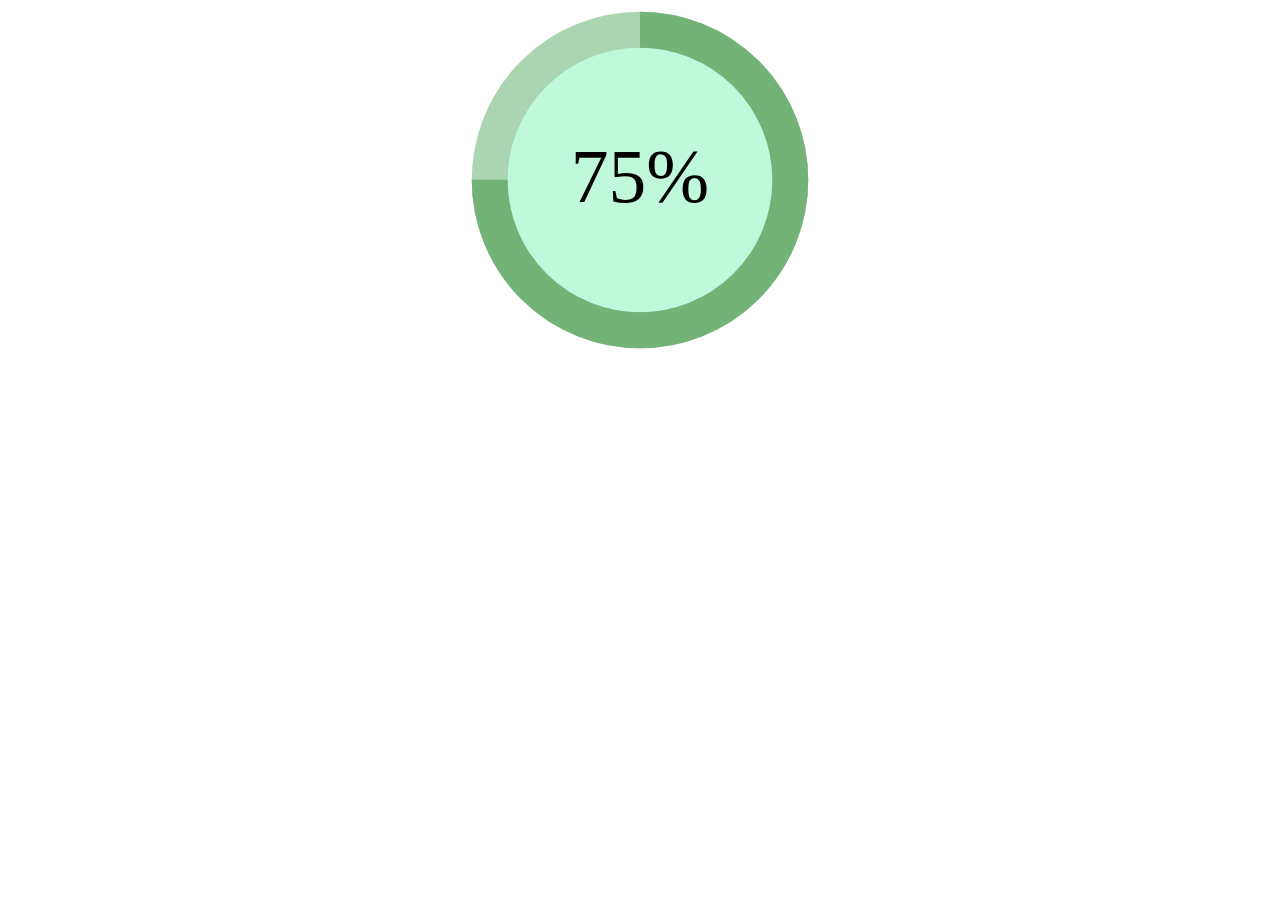
==== index.html @ 631c175f "circular diagram" ====
<!DOCTYPE html>
<html lang="en">

<head>
    <meta charset="UTF-8">
    <meta http-equiv="X-UA-Compatible" content="IE=edge">
    <meta name="viewport" content="width=device-width, initial-scale=1.0">
    <link rel="stylesheet" href="css/style.css">
    <title>Module2</title>
</head>

<body>
    <div class="single-chart">
        <svg viewBox="0 0 36 36" class="circular-chart green">
            <path class="circle-bg" d="M18 2.0845
            a 15.9155 15.9155 0 0 1 0 31.831
            a 15.9155 15.9155 0 0 1 0 -31.831" />
            <path class="circle" stroke-dasharray="75, 100" d="M18 2.0845
            a 15.9155 15.9155 0 0 1 0 31.831
            a 15.9155 15.9155 0 0 1 0 -31.831" />
            <text x="18" y="20.35" class="percentage">75%</text>
        </svg>
    </div>
</body>

</html>
---- css/style.css ----
.circular-chart {
    display: block;
    margin: 10px auto;
    max-width: 80%;
    max-height: 340px;
}

.circle-bg {
    fill: rgb(191, 248, 219);
    stroke: rgb(171, 212, 177);
    stroke-width: 3.8;
}

.circle {
    fill: none;
    stroke-width: 3.8;
}

.circular-chart.green .circle {
    stroke: #73b378;
}

.percentage {
    font-size: 0.5em;
    text-anchor: middle;
}
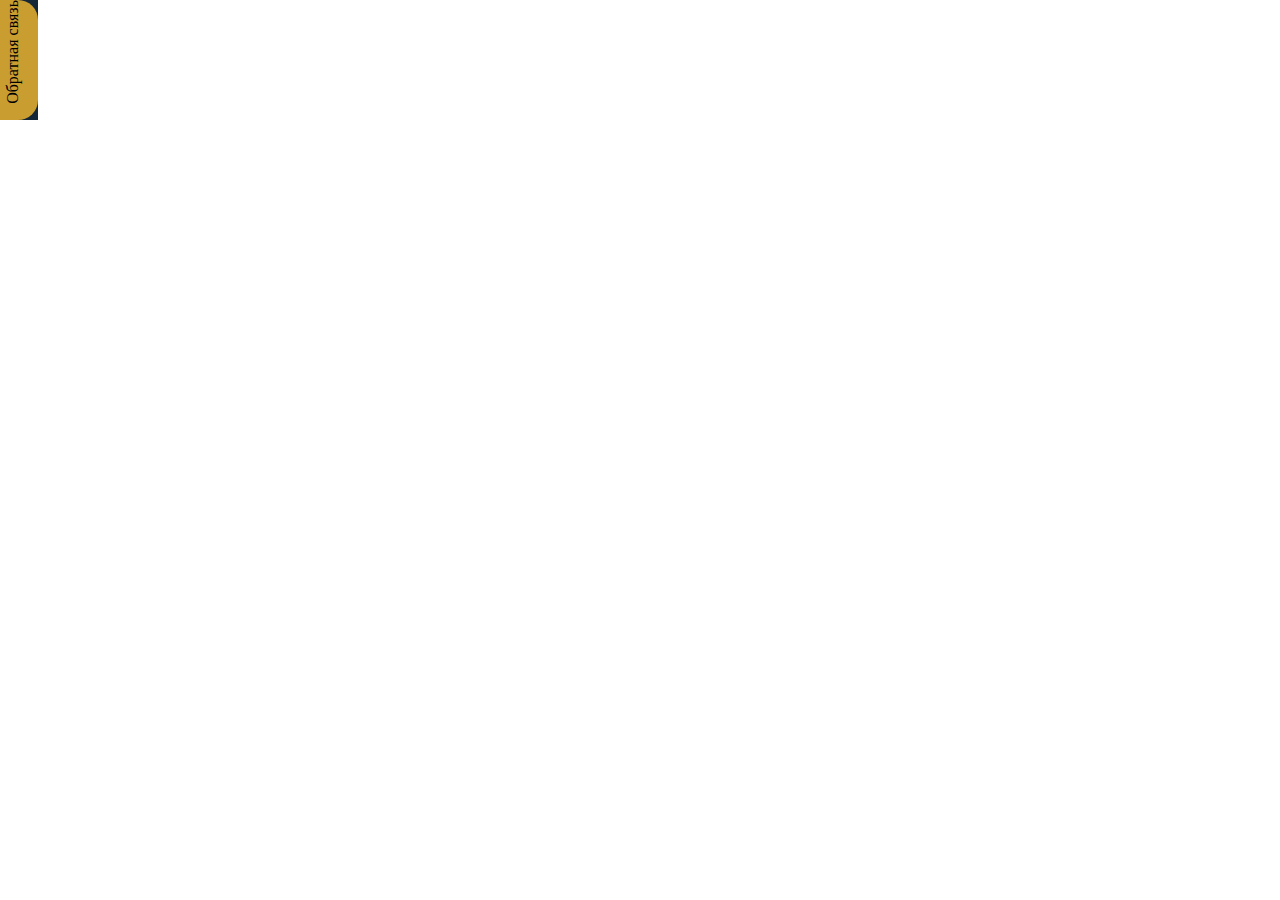
==== commit d1202487: "task7" ====
--- a/index.html
+++ b/index.html
@@ -10,16 +10,16 @@
 </head>
 
 <body>
-    <div class="single-chart">
-        <svg viewBox="0 0 36 36" class="circular-chart green">
-            <path class="circle-bg" d="M18 2.0845
-            a 15.9155 15.9155 0 0 1 0 31.831
-            a 15.9155 15.9155 0 0 1 0 -31.831" />
-            <path class="circle" stroke-dasharray="75, 100" d="M18 2.0845
-            a 15.9155 15.9155 0 0 1 0 31.831
-            a 15.9155 15.9155 0 0 1 0 -31.831" />
-            <text x="18" y="20.35" class="percentage">75%</text>
-        </svg>
+    <div class="floating-message">
+        <div class="message-content">
+            <img class="image" src="images/user.jpg" alt="contact">
+            <p>Если у вас возникли вопросы по этому коду, звоните мне на телефон 555-3298. Звонок платный.</p>
+        </div>
+        <div class="callback">
+            <p>
+                Обратная связь
+            </p>
+        </div>
     </div>
 </body>
 
--- a/css/style.css
+++ b/css/style.css
@@ -1,26 +1,54 @@
-.circular-chart {
-    display: block;
-    margin: 10px auto;
-    max-width: 80%;
-    max-height: 340px;
+body {
+    margin: 0;
 }
 
-.circle-bg {
-    fill: rgb(191, 248, 219);
-    stroke: rgb(171, 212, 177);
-    stroke-width: 3.8;
+.floating-message {
+    position: absolute;
+    overflow: hidden;
+    left: -42%;
+    width: 45%;
+    background-color: rgb(20, 39, 56);
+    display: flex;
+    justify-content: center;
+
 }
 
-.circle {
-    fill: none;
-    stroke-width: 3.8;
+.floating-message:hover {
+    animation: fromLeftToRight;
+    animation-duration: 1s;
+    animation-timing-function: ease-in;
+    animation-direction: normal;
+    animation-fill-mode: forwards;
 }
 
-.circular-chart.green .circle {
-    stroke: #73b378;
+.message-content {
+    color: white;
+    word-wrap: break-word;
+    display: flex;
 }
 
-.percentage {
-    font-size: 0.5em;
-    text-anchor: middle;
+.image {
+    padding: 10px;
+    width: 100px;
+    height: 100px;
+}
+
+.callback {
+    background-color: rgb(201, 157, 48);
+    border-radius: 0px 20px 20px 0px;
+
+}
+
+.callback>p {
+    writing-mode: sideways-lr;
+}
+
+@keyframes fromLeftToRight {
+    0% {
+        left: -42%;
+    }
+
+    100% {
+        left: 1%;
+    }
 }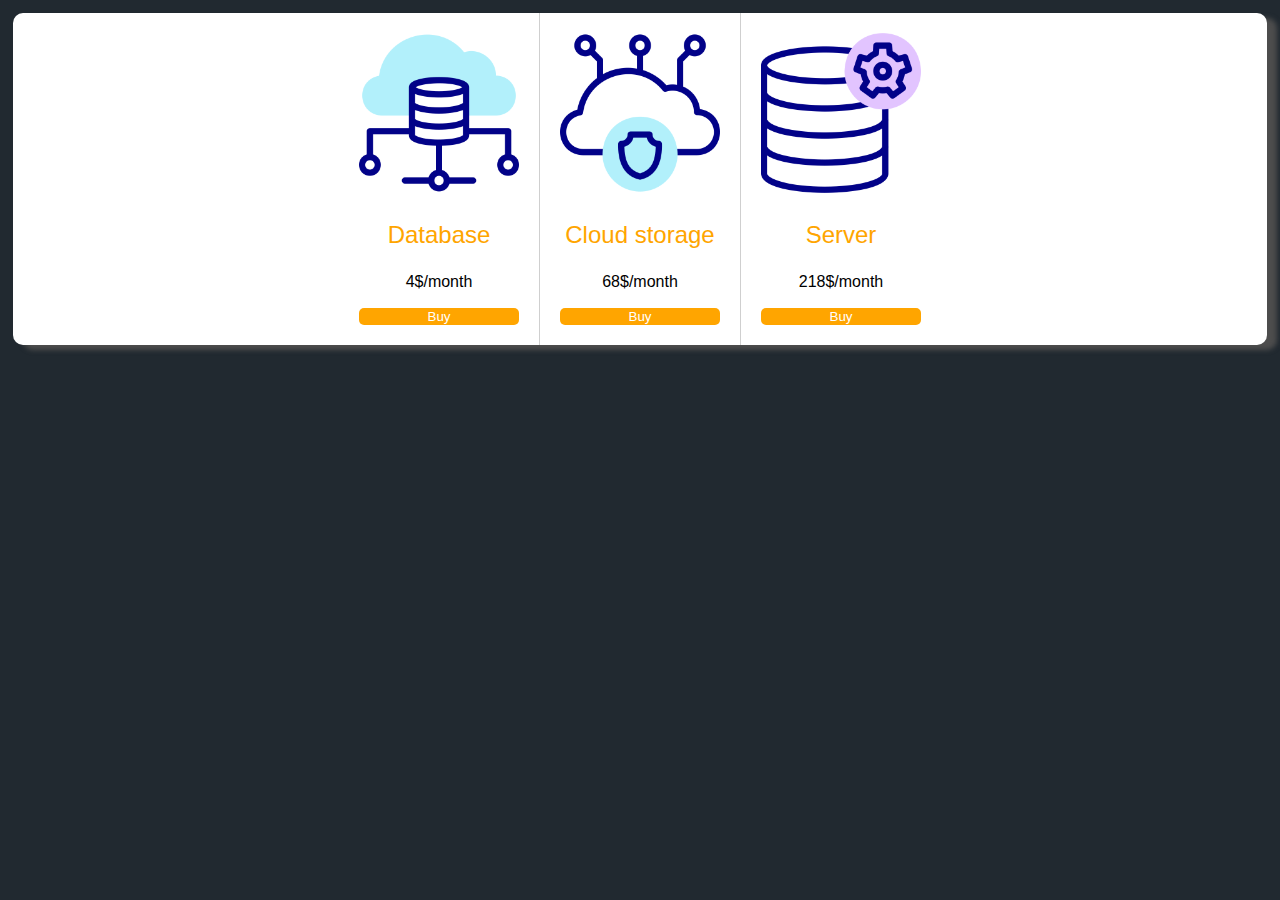
==== commit 7c6199d3: "task8" ====
--- a/index.html
+++ b/index.html
@@ -10,15 +10,26 @@
 </head>
 
 <body>
-    <div class="floating-message">
-        <div class="message-content">
-            <img class="image" src="images/user.jpg" alt="contact">
-            <p>Если у вас возникли вопросы по этому коду, звоните мне на телефон 555-3298. Звонок платный.</p>
+    <div class="container">
+        <div class="item">
+            <img class="image" src="images/cloud-database.png" alt="db">
+            <p class="title">Database</p>
+            <p class="price">4$/month</p>
+            <button class="buy">Buy</button>
         </div>
-        <div class="callback">
-            <p>
-                Обратная связь
-            </p>
+        <div class="separator"></div>
+        <div class="item">
+            <img class="image" src="images/cloud-storage.png" alt="cloud">
+            <p class="title">Cloud storage</p>
+            <p class="price">68$/month</p>
+            <button class="buy">Buy</button>
+        </div>
+        <div class="separator"></div>
+        <div class="item">
+            <img class="image" src="images/server.png" alt="server">
+            <p class="title">Server</p>
+            <p class="price">218$/month</p>
+            <button class="buy">Buy</button>
         </div>
     </div>
 </body>
--- a/css/style.css
+++ b/css/style.css
@@ -1,54 +1,49 @@
 body {
     margin: 0;
+    background-color: rgb(33, 41, 48);
 }
 
-.floating-message {
-    position: absolute;
-    overflow: hidden;
-    left: -42%;
-    width: 45%;
-    background-color: rgb(20, 39, 56);
+.container {
+    margin: 1%;
+    background-color: white;
     display: flex;
+    flex-wrap: wrap;
     justify-content: center;
-
+    box-shadow: 10px 5px 5px rgb(77, 77, 77);
+    border-radius: 10px;
 }
 
-.floating-message:hover {
-    animation: fromLeftToRight;
-    animation-duration: 1s;
-    animation-timing-function: ease-in;
-    animation-direction: normal;
-    animation-fill-mode: forwards;
+.item {
+    display: inline-block;
+    padding: 20px;
+    align-items: center;
 }
 
-.message-content {
-    color: white;
-    word-wrap: break-word;
-    display: flex;
+.title {
+    text-align: center;
+    font-size: 1.5em;
+    color: orange;
+    font-family: Arial, Helvetica, sans-serif;
+}
+
+.price {
+    text-align: center;
+    font-family: Arial, Helvetica, sans-serif;
 }
 
 .image {
-    padding: 10px;
-    width: 100px;
-    height: 100px;
+    height: 160px;
 }
 
-.callback {
-    background-color: rgb(201, 157, 48);
-    border-radius: 0px 20px 20px 0px;
-
+.buy {
+    width: 100%;
+    border: none;
+    color: white;
+    border-radius: 5px;
+    background-color: orange;
 }
 
-.callback>p {
-    writing-mode: sideways-lr;
-}
-
-@keyframes fromLeftToRight {
-    0% {
-        left: -42%;
-    }
-
-    100% {
-        left: 1%;
-    }
+.separator {
+    border-left: 1px solid rgb(207, 207, 207);
+    height: auto;
 }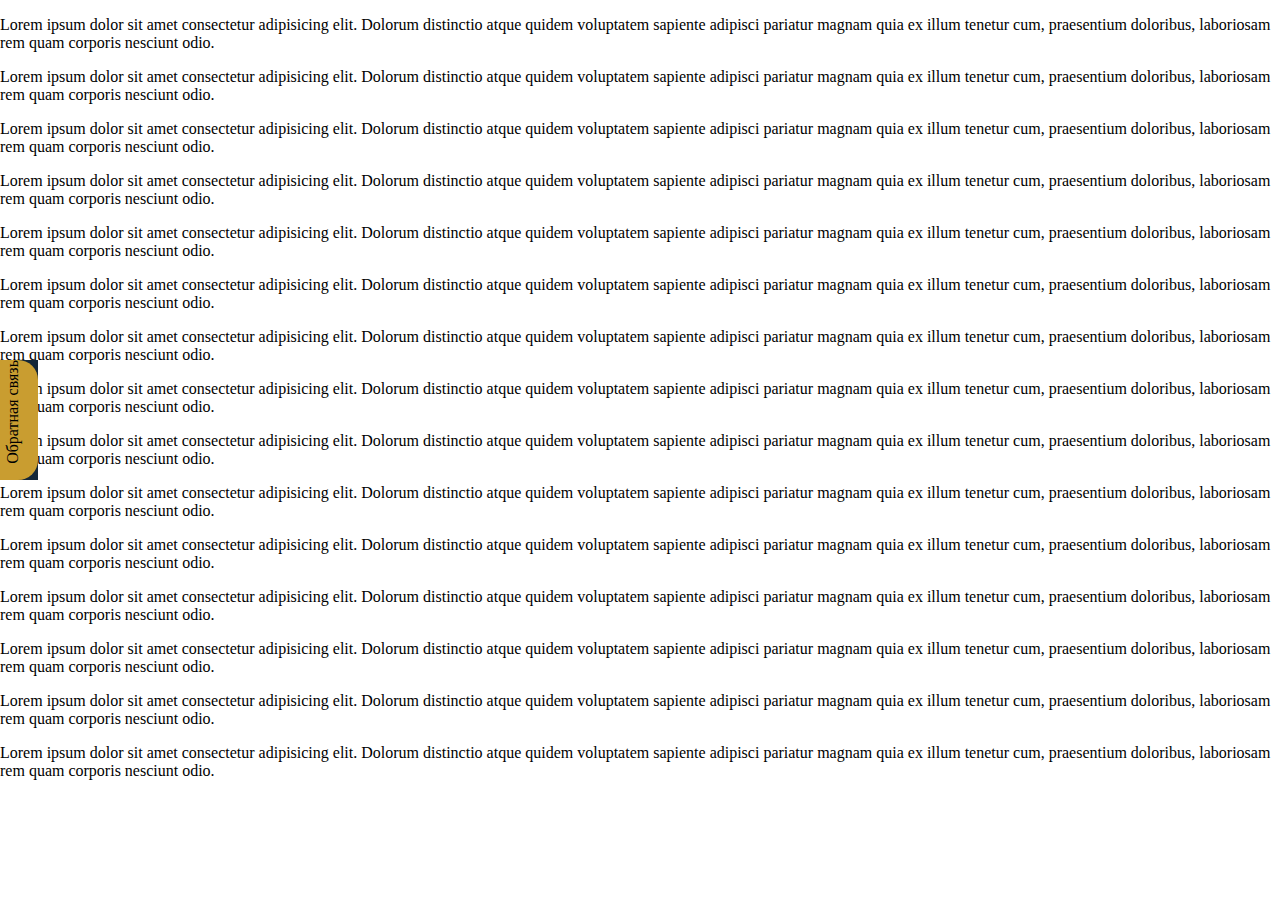
==== commit 2588233a: "fixed" ====
--- a/index.html
+++ b/index.html
@@ -10,28 +10,64 @@
 </head>
 
 <body>
-    <div class="container">
-        <div class="item">
-            <img class="image" src="images/cloud-database.png" alt="db">
-            <p class="title">Database</p>
-            <p class="price">4$/month</p>
-            <button class="buy">Buy</button>
+    <div class="floating-message">
+        <div class="message-content">
+            <img class="image" src="images/user.jpg" alt="contact">
+            <p>Если у вас возникли вопросы по этому коду, звоните мне на телефон 555-3298. Звонок платный.</p>
         </div>
-        <div class="separator"></div>
-        <div class="item">
-            <img class="image" src="images/cloud-storage.png" alt="cloud">
-            <p class="title">Cloud storage</p>
-            <p class="price">68$/month</p>
-            <button class="buy">Buy</button>
-        </div>
-        <div class="separator"></div>
-        <div class="item">
-            <img class="image" src="images/server.png" alt="server">
-            <p class="title">Server</p>
-            <p class="price">218$/month</p>
-            <button class="buy">Buy</button>
+        <div class="callback">
+            <p>
+                Обратная связь
+            </p>
         </div>
     </div>
+
+    <p>Lorem ipsum dolor sit amet consectetur adipisicing elit. Dolorum distinctio atque quidem voluptatem sapiente
+        adipisci pariatur magnam quia ex illum tenetur cum, praesentium doloribus, laboriosam rem quam corporis nesciunt
+        odio.</p>
+    <p>Lorem ipsum dolor sit amet consectetur adipisicing elit. Dolorum distinctio atque quidem voluptatem sapiente
+        adipisci pariatur magnam quia ex illum tenetur cum, praesentium doloribus, laboriosam rem quam corporis nesciunt
+        odio.</p>
+    <p>Lorem ipsum dolor sit amet consectetur adipisicing elit. Dolorum distinctio atque quidem voluptatem sapiente
+        adipisci pariatur magnam quia ex illum tenetur cum, praesentium doloribus, laboriosam rem quam corporis nesciunt
+        odio.</p>
+    <p>Lorem ipsum dolor sit amet consectetur adipisicing elit. Dolorum distinctio atque quidem voluptatem sapiente
+        adipisci pariatur magnam quia ex illum tenetur cum, praesentium doloribus, laboriosam rem quam corporis nesciunt
+        odio.</p>
+    <p>Lorem ipsum dolor sit amet consectetur adipisicing elit. Dolorum distinctio atque quidem voluptatem sapiente
+        adipisci pariatur magnam quia ex illum tenetur cum, praesentium doloribus, laboriosam rem quam corporis nesciunt
+        odio.</p>
+    <p>Lorem ipsum dolor sit amet consectetur adipisicing elit. Dolorum distinctio atque quidem voluptatem sapiente
+        adipisci pariatur magnam quia ex illum tenetur cum, praesentium doloribus, laboriosam rem quam corporis nesciunt
+        odio.</p>
+    <p>Lorem ipsum dolor sit amet consectetur adipisicing elit. Dolorum distinctio atque quidem voluptatem sapiente
+        adipisci pariatur magnam quia ex illum tenetur cum, praesentium doloribus, laboriosam rem quam corporis nesciunt
+        odio.</p>
+    <p>Lorem ipsum dolor sit amet consectetur adipisicing elit. Dolorum distinctio atque quidem voluptatem sapiente
+        adipisci pariatur magnam quia ex illum tenetur cum, praesentium doloribus, laboriosam rem quam corporis nesciunt
+        odio.</p>
+    <p>Lorem ipsum dolor sit amet consectetur adipisicing elit. Dolorum distinctio atque quidem voluptatem sapiente
+        adipisci pariatur magnam quia ex illum tenetur cum, praesentium doloribus, laboriosam rem quam corporis nesciunt
+        odio.</p>
+    <p>Lorem ipsum dolor sit amet consectetur adipisicing elit. Dolorum distinctio atque quidem voluptatem sapiente
+        adipisci pariatur magnam quia ex illum tenetur cum, praesentium doloribus, laboriosam rem quam corporis nesciunt
+        odio.</p>
+    <p>Lorem ipsum dolor sit amet consectetur adipisicing elit. Dolorum distinctio atque quidem voluptatem sapiente
+        adipisci pariatur magnam quia ex illum tenetur cum, praesentium doloribus, laboriosam rem quam corporis nesciunt
+        odio.</p>
+    <p>Lorem ipsum dolor sit amet consectetur adipisicing elit. Dolorum distinctio atque quidem voluptatem sapiente
+        adipisci pariatur magnam quia ex illum tenetur cum, praesentium doloribus, laboriosam rem quam corporis nesciunt
+        odio.</p>
+    <p>Lorem ipsum dolor sit amet consectetur adipisicing elit. Dolorum distinctio atque quidem voluptatem sapiente
+        adipisci pariatur magnam quia ex illum tenetur cum, praesentium doloribus, laboriosam rem quam corporis nesciunt
+        odio.</p>
+    <p>Lorem ipsum dolor sit amet consectetur adipisicing elit. Dolorum distinctio atque quidem voluptatem sapiente
+        adipisci pariatur magnam quia ex illum tenetur cum, praesentium doloribus, laboriosam rem quam corporis nesciunt
+        odio.</p>
+    <p>Lorem ipsum dolor sit amet consectetur adipisicing elit. Dolorum distinctio atque quidem voluptatem sapiente
+        adipisci pariatur magnam quia ex illum tenetur cum, praesentium doloribus, laboriosam rem quam corporis nesciunt
+        odio.</p>
+
 </body>
 
 </html>--- a/css/style.css
+++ b/css/style.css
@@ -1,49 +1,51 @@
 body {
     margin: 0;
-    background-color: rgb(33, 41, 48);
 }
 
-.container {
-    margin: 1%;
-    background-color: white;
+.floating-message {
+    transition: all 0.8s ease 0s;
+    position: absolute;
+    top: 40%;
+    left: -42%;
+    width: 45%;
+    background-color: rgb(20, 39, 56);
     display: flex;
-    flex-wrap: wrap;
     justify-content: center;
-    box-shadow: 10px 5px 5px rgb(77, 77, 77);
-    border-radius: 10px;
+
 }
 
-.item {
-    display: inline-block;
-    padding: 20px;
-    align-items: center;
+.floating-message:hover {
+    transform: translateX(100%);
 }
 
-.title {
-    text-align: center;
-    font-size: 1.5em;
-    color: orange;
-    font-family: Arial, Helvetica, sans-serif;
-}
-
-.price {
-    text-align: center;
-    font-family: Arial, Helvetica, sans-serif;
+.message-content {
+    color: white;
+    word-wrap: break-word;
+    display: flex;
 }
 
 .image {
-    height: 160px;
+    padding: 10px;
+    width: 100px;
+    height: 100px;
 }
 
-.buy {
-    width: 100%;
-    border: none;
-    color: white;
-    border-radius: 5px;
-    background-color: orange;
+.callback {
+    background-color: rgb(201, 157, 48);
+    border-radius: 0px 20px 20px 0px;
+
 }
 
-.separator {
-    border-left: 1px solid rgb(207, 207, 207);
-    height: auto;
+.callback>p {
+    writing-mode: sideways-lr;
+}
+
+@keyframes fromLeftToRight {
+    0% {
+        left: -42%;
+    }
+
+    100% {
+        left: 1%;
+    }
 }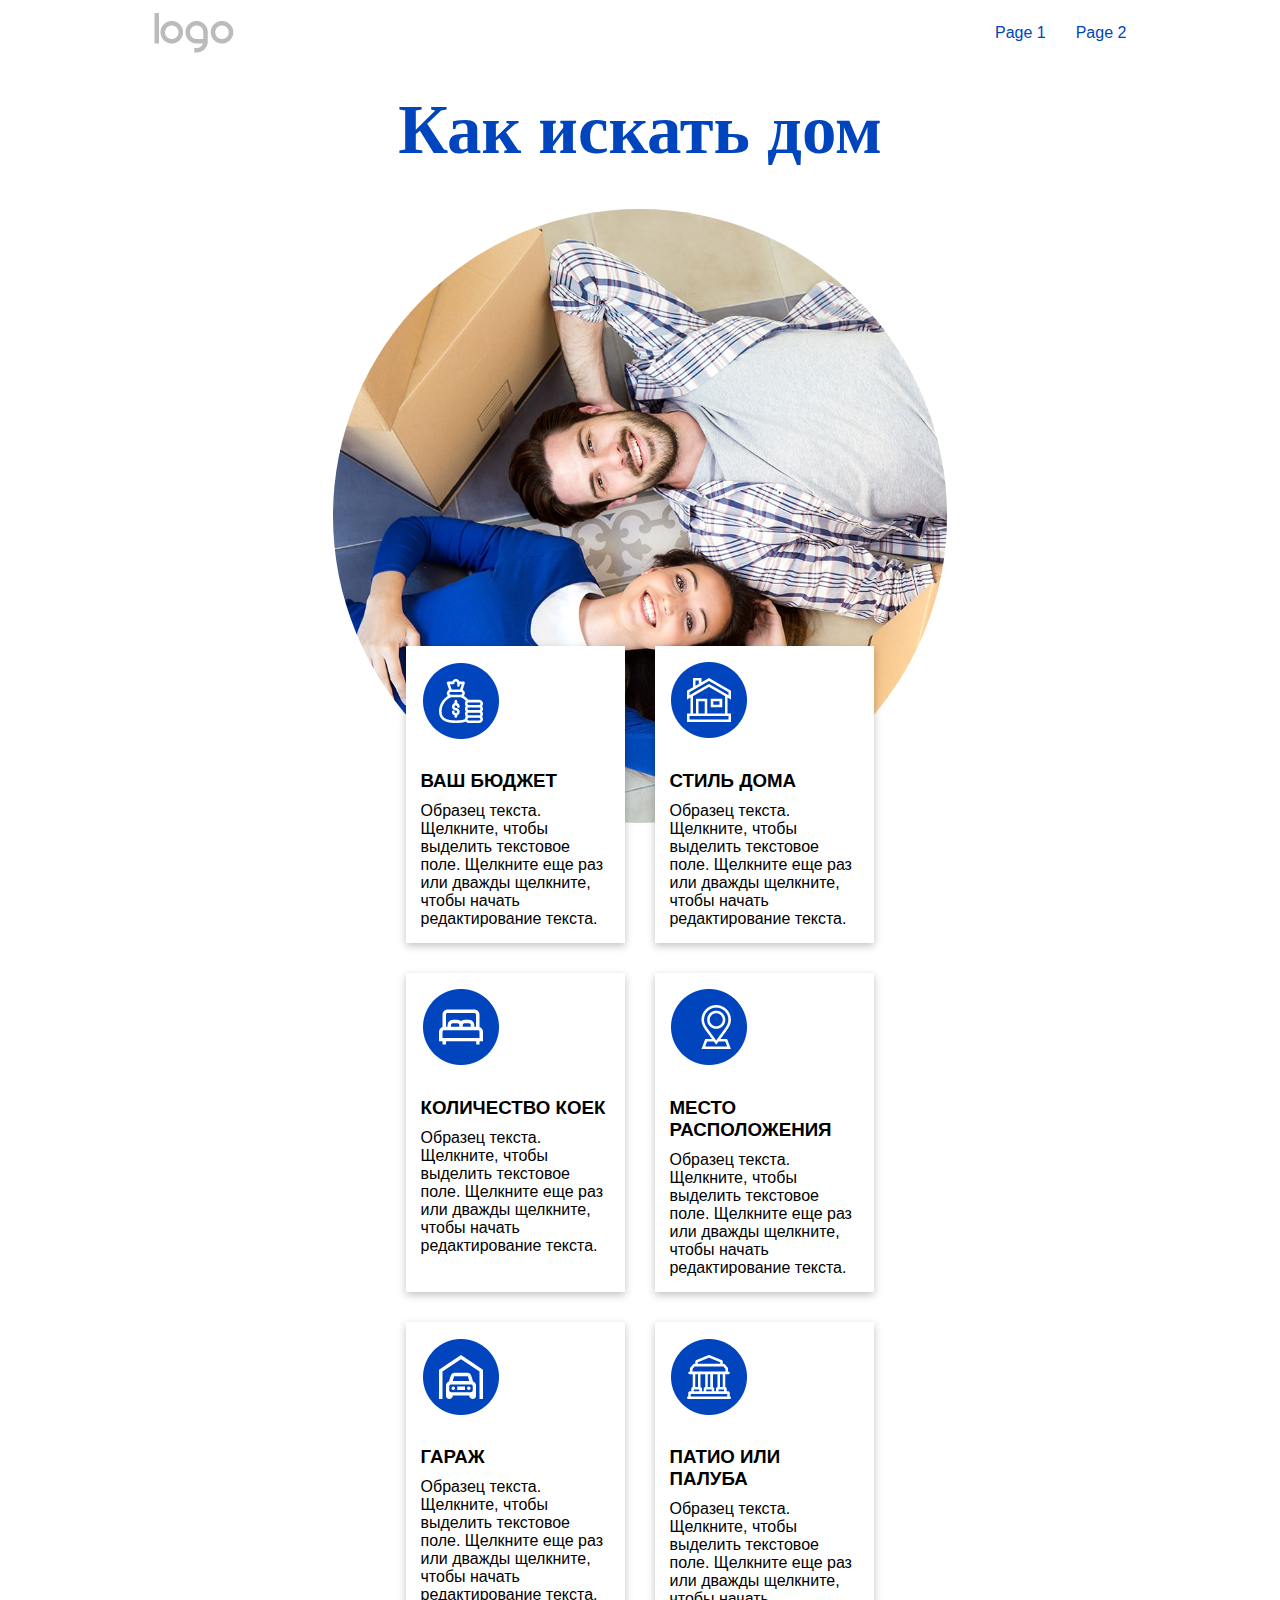
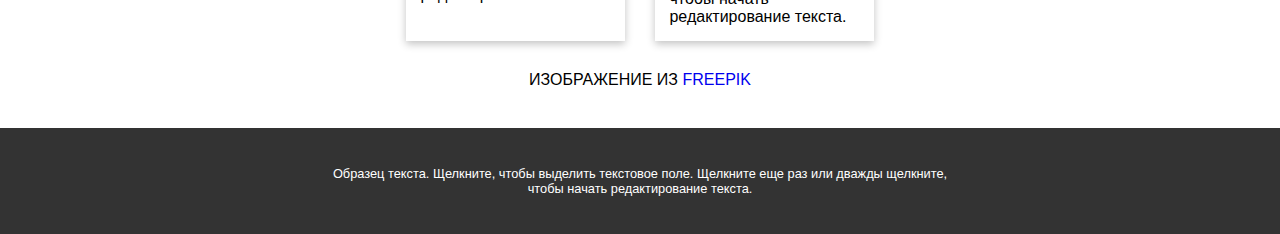
==== commit 465ec1ae: "maket1" ====
--- a/index.html
+++ b/index.html
@@ -2,72 +2,84 @@
 <html lang="en">
 
 <head>
-    <meta charset="UTF-8">
-    <meta http-equiv="X-UA-Compatible" content="IE=edge">
-    <meta name="viewport" content="width=device-width, initial-scale=1.0">
-    <link rel="stylesheet" href="css/style.css">
-    <title>Module2</title>
+  <meta charset="UTF-8">
+  <meta http-equiv="X-UA-Compatible" content="IE=edge">
+  <meta name="viewport" content="width=device-width, initial-scale=1.0">
+  <link rel="stylesheet" href="css/style.css">
+  <title>Module2</title>
 </head>
 
 <body>
-    <div class="floating-message">
-        <div class="message-content">
-            <img class="image" src="images/user.jpg" alt="contact">
-            <p>Если у вас возникли вопросы по этому коду, звоните мне на телефон 555-3298. Звонок платный.</p>
+  <header>
+    <img src="images/default-logo.png" alt="logo">
+    <nav class="navigation">
+      <a href="#" class="navigation-item">Page 1</a>
+      <a href="#" class="navigation-item">Page 2</a>
+    </nav>
+  </header>
+
+  <main>
+    <section class="main-section">
+      <h1 class="main-header">Как искать дом</h1>
+      <img class="img-main rounded" src="images/main.jpg" alt="img">
+    </section>
+
+    <section>
+      <div class="items-container">
+        <div class="item">
+          <img src="images/money.png" alt="budged">
+          <h3 class="item-header upper-case">Ваш бюджет</h3>
+          <p class="item-text">Образец текста. Щелкните, чтобы выделить текстовое поле. Щелкните еще раз или дважды
+            щелкните, чтобы начать редактирование текста.</p>
         </div>
-        <div class="callback">
-            <p>
-                Обратная связь
-            </p>
+        <div class="item">
+          <img src="images/house.png" alt="house">
+          <h3 class="item-header upper-case">Стиль дома</h3>
+          <p class="item-text">Образец текста. Щелкните, чтобы выделить текстовое поле. Щелкните еще раз или дважды
+            щелкните, чтобы начать редактирование текста.</p>
         </div>
+        <div class="item">
+          <img src="images/bed.png" alt="bed">
+          <h3 class="item-header upper-case">Количество коек</h3>
+          <p class="item-text">Образец текста. Щелкните, чтобы выделить текстовое поле. Щелкните еще раз или дважды
+            щелкните, чтобы начать редактирование текста.</p>
+        </div>
+        <div class="item">
+          <img src="images/location.png" alt="location">
+          <h3 class="item-header upper-case">Место расположения</h3>
+          <p class="item-text">Образец текста. Щелкните, чтобы выделить текстовое поле. Щелкните еще раз или дважды
+            щелкните, чтобы начать редактирование текста.</p>
+        </div>
+        <div class="item">
+          <img src="images/garage.png" alt="location">
+          <h3 class="item-header upper-case">Гараж</h3>
+          <p class="item-text">Образец текста. Щелкните, чтобы выделить текстовое поле. Щелкните еще раз или дважды
+            щелкните, чтобы начать редактирование текста.</p>
+        </div>
+        <div class="item">
+          <img src="images/tier.png" alt="location">
+          <h3 class="item-header upper-case">Патио или палуба</h3>
+          <p class="item-text">Образец текста. Щелкните, чтобы выделить текстовое поле. Щелкните еще раз или дважды
+            щелкните, чтобы начать редактирование текста.</p>
+        </div>
+      </div>
+    </section>
+
+    <div>
+      <p class="center-text upper-case">Изображение из
+        <a class="link" href="https://www.freepik.com/photos/people">Freepik</a>
+      </p>
     </div>
+  </main>
 
-    <p>Lorem ipsum dolor sit amet consectetur adipisicing elit. Dolorum distinctio atque quidem voluptatem sapiente
-        adipisci pariatur magnam quia ex illum tenetur cum, praesentium doloribus, laboriosam rem quam corporis nesciunt
-        odio.</p>
-    <p>Lorem ipsum dolor sit amet consectetur adipisicing elit. Dolorum distinctio atque quidem voluptatem sapiente
-        adipisci pariatur magnam quia ex illum tenetur cum, praesentium doloribus, laboriosam rem quam corporis nesciunt
-        odio.</p>
-    <p>Lorem ipsum dolor sit amet consectetur adipisicing elit. Dolorum distinctio atque quidem voluptatem sapiente
-        adipisci pariatur magnam quia ex illum tenetur cum, praesentium doloribus, laboriosam rem quam corporis nesciunt
-        odio.</p>
-    <p>Lorem ipsum dolor sit amet consectetur adipisicing elit. Dolorum distinctio atque quidem voluptatem sapiente
-        adipisci pariatur magnam quia ex illum tenetur cum, praesentium doloribus, laboriosam rem quam corporis nesciunt
-        odio.</p>
-    <p>Lorem ipsum dolor sit amet consectetur adipisicing elit. Dolorum distinctio atque quidem voluptatem sapiente
-        adipisci pariatur magnam quia ex illum tenetur cum, praesentium doloribus, laboriosam rem quam corporis nesciunt
-        odio.</p>
-    <p>Lorem ipsum dolor sit amet consectetur adipisicing elit. Dolorum distinctio atque quidem voluptatem sapiente
-        adipisci pariatur magnam quia ex illum tenetur cum, praesentium doloribus, laboriosam rem quam corporis nesciunt
-        odio.</p>
-    <p>Lorem ipsum dolor sit amet consectetur adipisicing elit. Dolorum distinctio atque quidem voluptatem sapiente
-        adipisci pariatur magnam quia ex illum tenetur cum, praesentium doloribus, laboriosam rem quam corporis nesciunt
-        odio.</p>
-    <p>Lorem ipsum dolor sit amet consectetur adipisicing elit. Dolorum distinctio atque quidem voluptatem sapiente
-        adipisci pariatur magnam quia ex illum tenetur cum, praesentium doloribus, laboriosam rem quam corporis nesciunt
-        odio.</p>
-    <p>Lorem ipsum dolor sit amet consectetur adipisicing elit. Dolorum distinctio atque quidem voluptatem sapiente
-        adipisci pariatur magnam quia ex illum tenetur cum, praesentium doloribus, laboriosam rem quam corporis nesciunt
-        odio.</p>
-    <p>Lorem ipsum dolor sit amet consectetur adipisicing elit. Dolorum distinctio atque quidem voluptatem sapiente
-        adipisci pariatur magnam quia ex illum tenetur cum, praesentium doloribus, laboriosam rem quam corporis nesciunt
-        odio.</p>
-    <p>Lorem ipsum dolor sit amet consectetur adipisicing elit. Dolorum distinctio atque quidem voluptatem sapiente
-        adipisci pariatur magnam quia ex illum tenetur cum, praesentium doloribus, laboriosam rem quam corporis nesciunt
-        odio.</p>
-    <p>Lorem ipsum dolor sit amet consectetur adipisicing elit. Dolorum distinctio atque quidem voluptatem sapiente
-        adipisci pariatur magnam quia ex illum tenetur cum, praesentium doloribus, laboriosam rem quam corporis nesciunt
-        odio.</p>
-    <p>Lorem ipsum dolor sit amet consectetur adipisicing elit. Dolorum distinctio atque quidem voluptatem sapiente
-        adipisci pariatur magnam quia ex illum tenetur cum, praesentium doloribus, laboriosam rem quam corporis nesciunt
-        odio.</p>
-    <p>Lorem ipsum dolor sit amet consectetur adipisicing elit. Dolorum distinctio atque quidem voluptatem sapiente
-        adipisci pariatur magnam quia ex illum tenetur cum, praesentium doloribus, laboriosam rem quam corporis nesciunt
-        odio.</p>
-    <p>Lorem ipsum dolor sit amet consectetur adipisicing elit. Dolorum distinctio atque quidem voluptatem sapiente
-        adipisci pariatur magnam quia ex illum tenetur cum, praesentium doloribus, laboriosam rem quam corporis nesciunt
-        odio.</p>
-
+  <footer>
+    <p class="text-footer center-text">Образец текста. Щелкните, чтобы выделить текстовое поле. Щелкните еще раз или
+      дважды
+      щелкните, чтобы начать
+      редактирование текста.</p>
+  </footer>
 </body>
 
+
+
 </html>--- a/css/style.css
+++ b/css/style.css
@@ -1,51 +1,101 @@
-body {
-    margin: 0;
+* {
+    font-family: sans-serif;
+    margin: 0px;
+    padding: 0px;
 }
 
-.floating-message {
-    transition: all 0.8s ease 0s;
-    position: absolute;
-    top: 40%;
-    left: -42%;
-    width: 45%;
-    background-color: rgb(20, 39, 56);
+header {
+    padding-top: 1%;
+    padding-inline: 12%;
     display: flex;
-    justify-content: center;
-
+    align-items: center;
+    justify-content: space-between;
 }
 
-.floating-message:hover {
-    transform: translateX(100%);
+main {
+    margin-inline: 20%;
+    margin-bottom: 3%;
 }
 
-.message-content {
-    color: white;
-    word-wrap: break-word;
+footer {
+    padding-top: 3%;
+    padding-bottom: 3%;
+    padding-inline: 25%;
+    background-color: #333333;
+}
+
+.navigation {
     display: flex;
 }
 
-.image {
-    padding: 10px;
-    width: 100px;
-    height: 100px;
+.navigation-item {
+    color: #0045be;
+    text-decoration: none;
+    padding-left: 30px;
 }
 
-.callback {
-    background-color: rgb(201, 157, 48);
-    border-radius: 0px 20px 20px 0px;
-
+.upper-case {
+    text-transform: uppercase;
 }
 
-.callback>p {
-    writing-mode: sideways-lr;
+.rounded {
+    border-radius: 50%;
+    width: 80%;
 }
 
-@keyframes fromLeftToRight {
-    0% {
-        left: -42%;
-    }
+.main-section {
+    display: flex;
+    flex-direction: column;
+    align-items: center;
+}
 
-    100% {
-        left: 1%;
-    }
+.main-header {
+    text-align: center;
+    color: #0045be;
+    font-size: 4.3em;
+    font-family: 'Times New Roman', Times, serif;
+    margin-bottom: 5%;
+    margin-top: 5%;
+}
+
+.items-container {
+    display: flex;
+    justify-content: center;
+    margin: 2%;
+    margin-top: -25%;
+    flex-wrap: wrap;
+}
+
+.item {
+    background-color: white;
+    width: 190px;
+    box-shadow: rgba(0, 0, 0, 0.24) 0px 3px 8px;
+    margin: 2%;
+    padding: 2%;
+}
+
+.item-header {
+    margin-top: 25px;
+    margin-bottom: 10px;
+}
+
+.center-text {
+    text-align: center;
+}
+
+.link {
+    text-decoration: none;
+}
+
+.link:hover {
+    text-decoration: underline;
+}
+
+.text-footer {
+    font-size: 0.8em;
+    color: white;
+}
+
+.img-main {
+    z-index: -1;
 }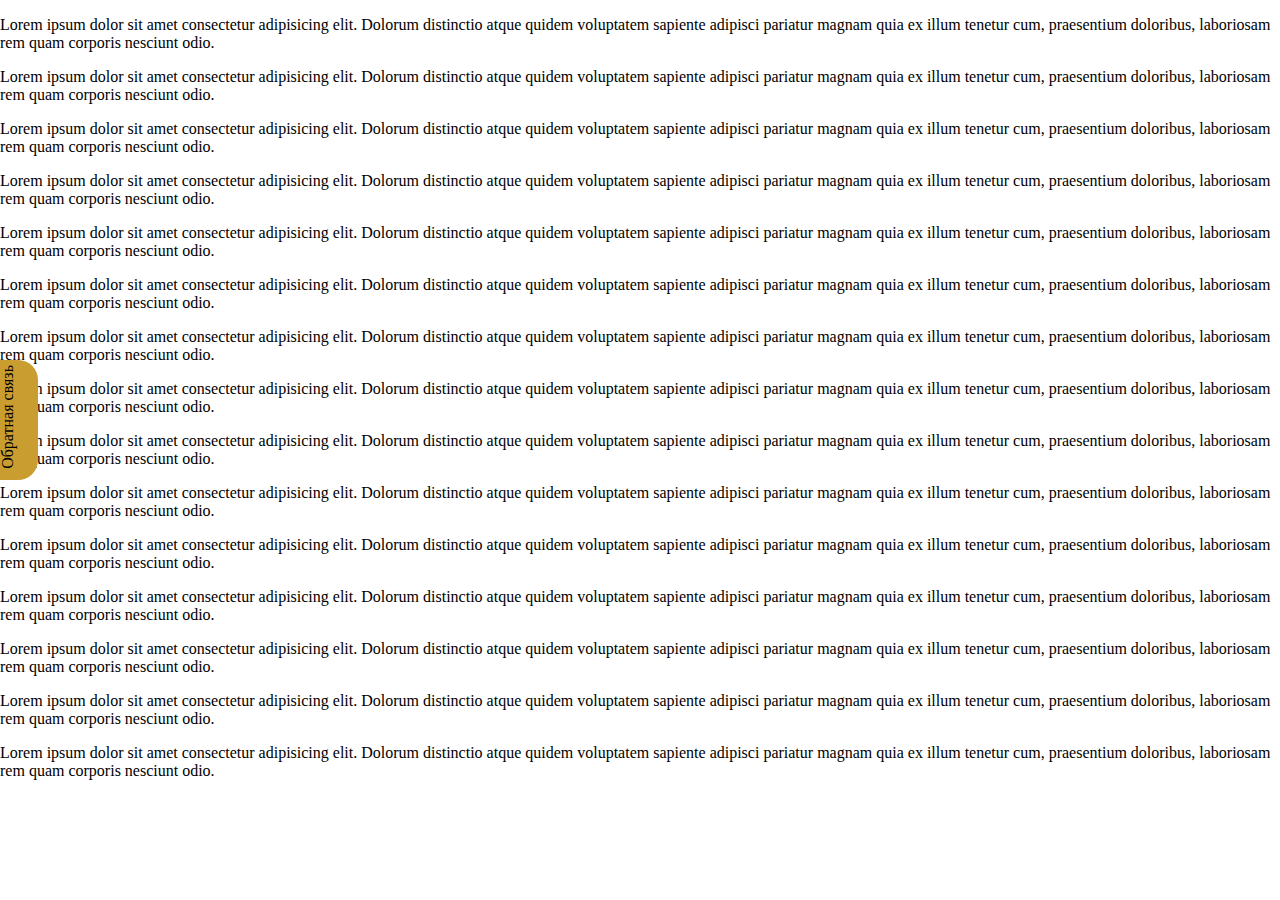
==== commit c49c084a: "fixed #2" ====
--- a/index.html
+++ b/index.html
@@ -10,76 +10,64 @@
 </head>
 
 <body>
-  <header>
-    <img src="images/default-logo.png" alt="logo">
-    <nav class="navigation">
-      <a href="#" class="navigation-item">Page 1</a>
-      <a href="#" class="navigation-item">Page 2</a>
-    </nav>
-  </header>
-
-  <main>
-    <section class="main-section">
-      <h1 class="main-header">Как искать дом</h1>
-      <img class="img-main rounded" src="images/main.jpg" alt="img">
-    </section>
-
-    <section>
-      <div class="items-container">
-        <div class="item">
-          <img src="images/money.png" alt="budged">
-          <h3 class="item-header upper-case">Ваш бюджет</h3>
-          <p class="item-text">Образец текста. Щелкните, чтобы выделить текстовое поле. Щелкните еще раз или дважды
-            щелкните, чтобы начать редактирование текста.</p>
-        </div>
-        <div class="item">
-          <img src="images/house.png" alt="house">
-          <h3 class="item-header upper-case">Стиль дома</h3>
-          <p class="item-text">Образец текста. Щелкните, чтобы выделить текстовое поле. Щелкните еще раз или дважды
-            щелкните, чтобы начать редактирование текста.</p>
-        </div>
-        <div class="item">
-          <img src="images/bed.png" alt="bed">
-          <h3 class="item-header upper-case">Количество коек</h3>
-          <p class="item-text">Образец текста. Щелкните, чтобы выделить текстовое поле. Щелкните еще раз или дважды
-            щелкните, чтобы начать редактирование текста.</p>
-        </div>
-        <div class="item">
-          <img src="images/location.png" alt="location">
-          <h3 class="item-header upper-case">Место расположения</h3>
-          <p class="item-text">Образец текста. Щелкните, чтобы выделить текстовое поле. Щелкните еще раз или дважды
-            щелкните, чтобы начать редактирование текста.</p>
-        </div>
-        <div class="item">
-          <img src="images/garage.png" alt="location">
-          <h3 class="item-header upper-case">Гараж</h3>
-          <p class="item-text">Образец текста. Щелкните, чтобы выделить текстовое поле. Щелкните еще раз или дважды
-            щелкните, чтобы начать редактирование текста.</p>
-        </div>
-        <div class="item">
-          <img src="images/tier.png" alt="location">
-          <h3 class="item-header upper-case">Патио или палуба</h3>
-          <p class="item-text">Образец текста. Щелкните, чтобы выделить текстовое поле. Щелкните еще раз или дважды
-            щелкните, чтобы начать редактирование текста.</p>
-        </div>
-      </div>
-    </section>
-
-    <div>
-      <p class="center-text upper-case">Изображение из
-        <a class="link" href="https://www.freepik.com/photos/people">Freepik</a>
+  <div class="floating-message">
+    <div class="message-content">
+      <img class="image" src="images/user.jpg" alt="contact">
+      <p>Если у вас возникли вопросы по этому коду, звоните мне на телефон 555-3298. Звонок платный.</p>
+    </div>
+    <div class="callback">
+      <p class="padding">
+        Обратная связь
       </p>
     </div>
-  </main>
+  </div>
 
-  <footer>
-    <p class="text-footer center-text">Образец текста. Щелкните, чтобы выделить текстовое поле. Щелкните еще раз или
-      дважды
-      щелкните, чтобы начать
-      редактирование текста.</p>
-  </footer>
+  <p>Lorem ipsum dolor sit amet consectetur adipisicing elit. Dolorum distinctio atque quidem voluptatem sapiente
+    adipisci pariatur magnam quia ex illum tenetur cum, praesentium doloribus, laboriosam rem quam corporis nesciunt
+    odio.</p>
+  <p>Lorem ipsum dolor sit amet consectetur adipisicing elit. Dolorum distinctio atque quidem voluptatem sapiente
+    adipisci pariatur magnam quia ex illum tenetur cum, praesentium doloribus, laboriosam rem quam corporis nesciunt
+    odio.</p>
+  <p>Lorem ipsum dolor sit amet consectetur adipisicing elit. Dolorum distinctio atque quidem voluptatem sapiente
+    adipisci pariatur magnam quia ex illum tenetur cum, praesentium doloribus, laboriosam rem quam corporis nesciunt
+    odio.</p>
+  <p>Lorem ipsum dolor sit amet consectetur adipisicing elit. Dolorum distinctio atque quidem voluptatem sapiente
+    adipisci pariatur magnam quia ex illum tenetur cum, praesentium doloribus, laboriosam rem quam corporis nesciunt
+    odio.</p>
+  <p>Lorem ipsum dolor sit amet consectetur adipisicing elit. Dolorum distinctio atque quidem voluptatem sapiente
+    adipisci pariatur magnam quia ex illum tenetur cum, praesentium doloribus, laboriosam rem quam corporis nesciunt
+    odio.</p>
+  <p>Lorem ipsum dolor sit amet consectetur adipisicing elit. Dolorum distinctio atque quidem voluptatem sapiente
+    adipisci pariatur magnam quia ex illum tenetur cum, praesentium doloribus, laboriosam rem quam corporis nesciunt
+    odio.</p>
+  <p>Lorem ipsum dolor sit amet consectetur adipisicing elit. Dolorum distinctio atque quidem voluptatem sapiente
+    adipisci pariatur magnam quia ex illum tenetur cum, praesentium doloribus, laboriosam rem quam corporis nesciunt
+    odio.</p>
+  <p>Lorem ipsum dolor sit amet consectetur adipisicing elit. Dolorum distinctio atque quidem voluptatem sapiente
+    adipisci pariatur magnam quia ex illum tenetur cum, praesentium doloribus, laboriosam rem quam corporis nesciunt
+    odio.</p>
+  <p>Lorem ipsum dolor sit amet consectetur adipisicing elit. Dolorum distinctio atque quidem voluptatem sapiente
+    adipisci pariatur magnam quia ex illum tenetur cum, praesentium doloribus, laboriosam rem quam corporis nesciunt
+    odio.</p>
+  <p>Lorem ipsum dolor sit amet consectetur adipisicing elit. Dolorum distinctio atque quidem voluptatem sapiente
+    adipisci pariatur magnam quia ex illum tenetur cum, praesentium doloribus, laboriosam rem quam corporis nesciunt
+    odio.</p>
+  <p>Lorem ipsum dolor sit amet consectetur adipisicing elit. Dolorum distinctio atque quidem voluptatem sapiente
+    adipisci pariatur magnam quia ex illum tenetur cum, praesentium doloribus, laboriosam rem quam corporis nesciunt
+    odio.</p>
+  <p>Lorem ipsum dolor sit amet consectetur adipisicing elit. Dolorum distinctio atque quidem voluptatem sapiente
+    adipisci pariatur magnam quia ex illum tenetur cum, praesentium doloribus, laboriosam rem quam corporis nesciunt
+    odio.</p>
+  <p>Lorem ipsum dolor sit amet consectetur adipisicing elit. Dolorum distinctio atque quidem voluptatem sapiente
+    adipisci pariatur magnam quia ex illum tenetur cum, praesentium doloribus, laboriosam rem quam corporis nesciunt
+    odio.</p>
+  <p>Lorem ipsum dolor sit amet consectetur adipisicing elit. Dolorum distinctio atque quidem voluptatem sapiente
+    adipisci pariatur magnam quia ex illum tenetur cum, praesentium doloribus, laboriosam rem quam corporis nesciunt
+    odio.</p>
+  <p>Lorem ipsum dolor sit amet consectetur adipisicing elit. Dolorum distinctio atque quidem voluptatem sapiente
+    adipisci pariatur magnam quia ex illum tenetur cum, praesentium doloribus, laboriosam rem quam corporis nesciunt
+    odio.</p>
+
 </body>
 
-
-
 </html>--- a/css/style.css
+++ b/css/style.css
@@ -1,101 +1,54 @@
-* {
-    font-family: sans-serif;
-    margin: 0px;
-    padding: 0px;
+body {
+    margin: 0;
 }
 
-header {
-    padding-top: 1%;
-    padding-inline: 12%;
+.floating-message {
+    transition: all 0.8s ease 0s;
+    position: absolute;
+    top: 40%;
+    left: -42%;
+    width: 45%;
     display: flex;
-    align-items: center;
-    justify-content: space-between;
+    justify-content: center;
+
 }
 
-main {
-    margin-inline: 20%;
-    margin-bottom: 3%;
+.floating-message:hover {
+    transform: translateX(100%);
 }
 
-footer {
-    padding-top: 3%;
-    padding-bottom: 3%;
-    padding-inline: 25%;
-    background-color: #333333;
-}
-
-.navigation {
+.message-content {
+    background-color: rgb(20, 39, 56);
+    color: white;
+    word-wrap: break-word;
     display: flex;
 }
 
-.navigation-item {
-    color: #0045be;
-    text-decoration: none;
-    padding-left: 30px;
+.image {
+    padding: 10px;
+    width: 100px;
+    height: 100px;
 }
 
-.upper-case {
-    text-transform: uppercase;
+.callback {
+    background-color: rgb(201, 157, 48);
+    border-radius: 0px 20px 20px 0px;
 }
 
-.rounded {
-    border-radius: 50%;
-    width: 80%;
+.callback>p {
+    writing-mode: sideways-lr;
 }
 
-.main-section {
-    display: flex;
-    flex-direction: column;
-    align-items: center;
+.padding {
+    padding: 5px;
 }
 
-.main-header {
-    text-align: center;
-    color: #0045be;
-    font-size: 4.3em;
-    font-family: 'Times New Roman', Times, serif;
-    margin-bottom: 5%;
-    margin-top: 5%;
-}
+@keyframes fromLeftToRight {
+    0% {
+        left: -42%;
+    }
 
-.items-container {
-    display: flex;
-    justify-content: center;
-    margin: 2%;
-    margin-top: -25%;
-    flex-wrap: wrap;
-}
-
-.item {
-    background-color: white;
-    width: 190px;
-    box-shadow: rgba(0, 0, 0, 0.24) 0px 3px 8px;
-    margin: 2%;
-    padding: 2%;
-}
-
-.item-header {
-    margin-top: 25px;
-    margin-bottom: 10px;
-}
-
-.center-text {
-    text-align: center;
-}
-
-.link {
-    text-decoration: none;
-}
-
-.link:hover {
-    text-decoration: underline;
-}
-
-.text-footer {
-    font-size: 0.8em;
-    color: white;
-}
-
-.img-main {
-    z-index: -1;
+    100% {
+        left: 1%;
+    }
 }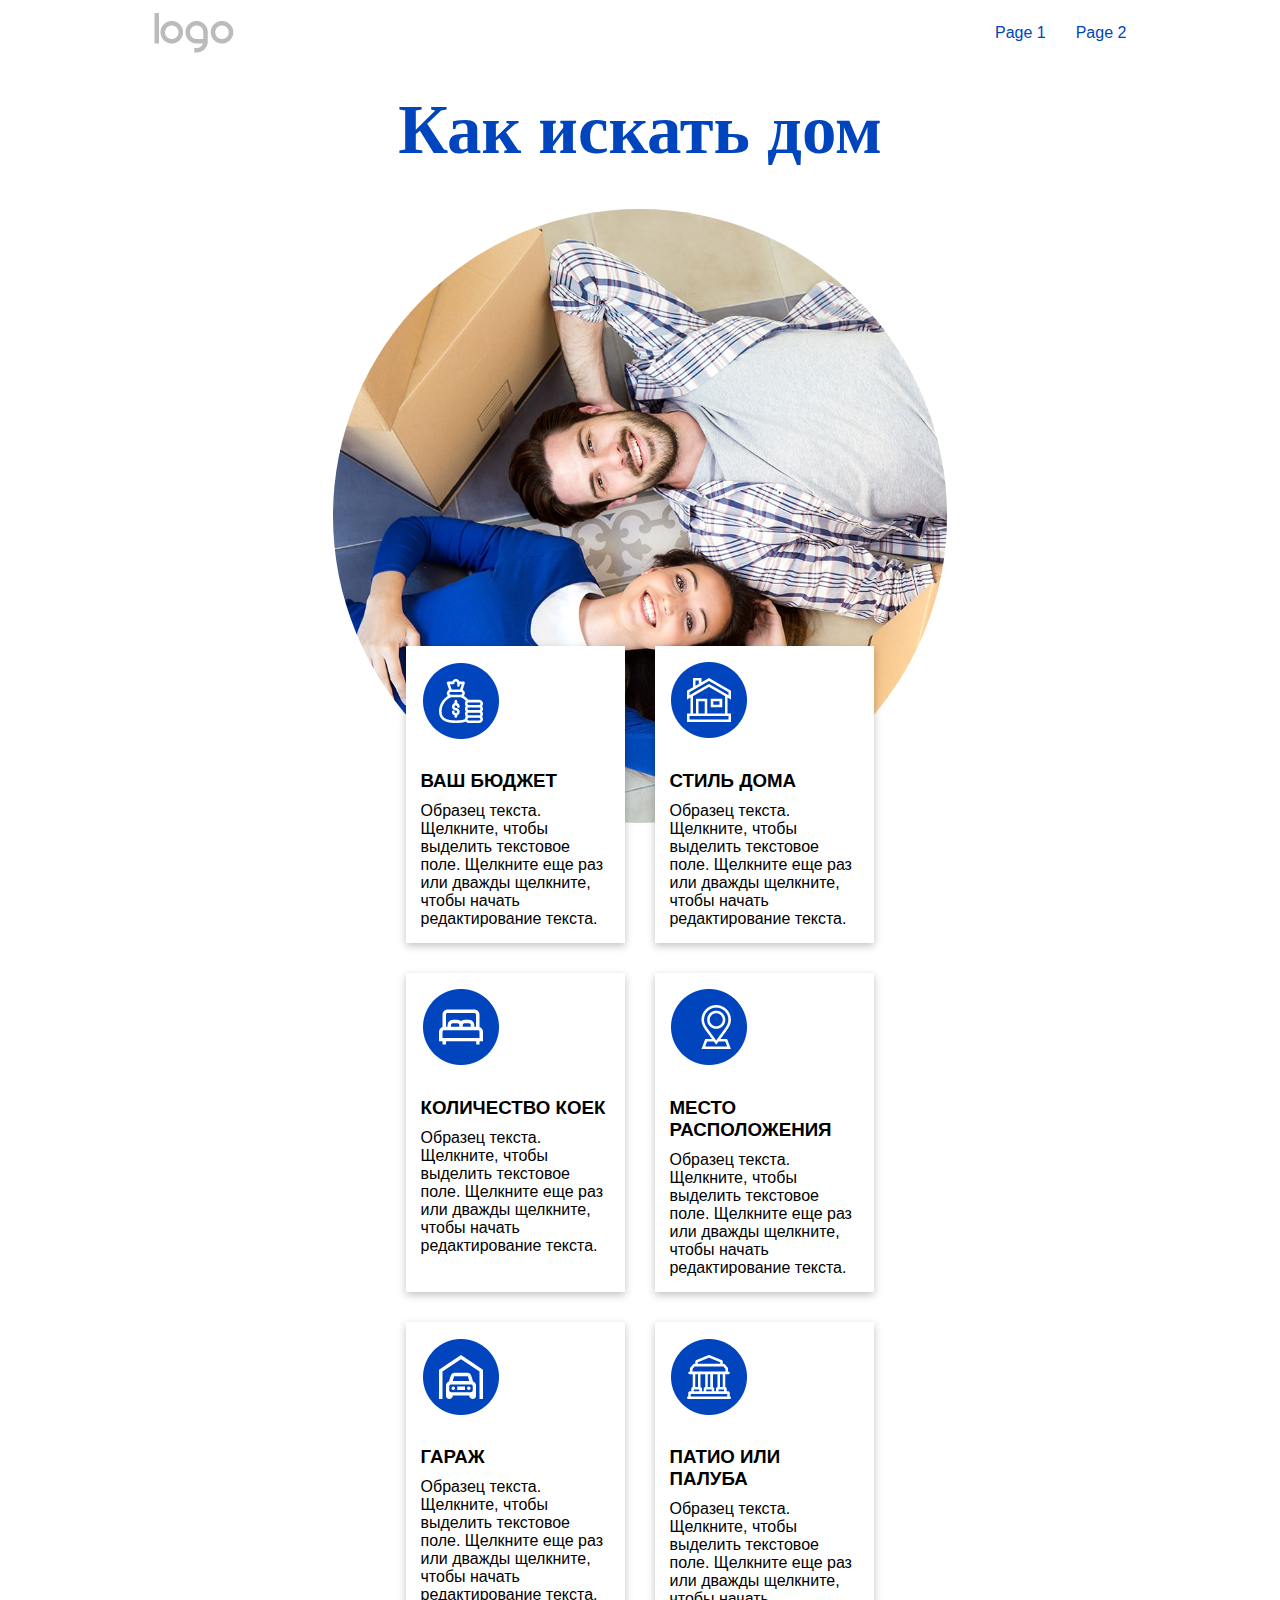
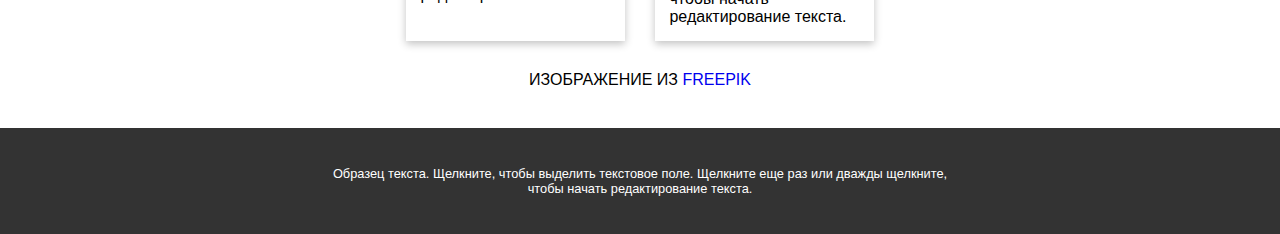
==== commit 7576e081: "adaptive" ====
--- a/index.html
+++ b/index.html
@@ -6,68 +6,81 @@
   <meta http-equiv="X-UA-Compatible" content="IE=edge">
   <meta name="viewport" content="width=device-width, initial-scale=1.0">
   <link rel="stylesheet" href="css/style.css">
-  <title>Module2</title>
+  <title>Как искать дом</title>
 </head>
 
 <body>
-  <div class="floating-message">
-    <div class="message-content">
-      <img class="image" src="images/user.jpg" alt="contact">
-      <p>Если у вас возникли вопросы по этому коду, звоните мне на телефон 555-3298. Звонок платный.</p>
-    </div>
-    <div class="callback">
-      <p class="padding">
-        Обратная связь
+  <header>
+    <img src="images/default-logo.png" alt="logo">
+    <nav class="navigation">
+      <a href="#" class="navigation-item">Page 1</a>
+      <a href="#" class="navigation-item">Page 2</a>
+      <img class="burger-menu" src="images/menu.png" alt="menu">
+    </nav>
+  </header>
+
+  <main>
+    <section class="main-section">
+      <h1 class="main-header">Как искать дом</h1>
+      <img class="img-main rounded" src="images/main.jpg" alt="img">
+    </section>
+
+    <section>
+      <div class="items-container">
+        <div class="item">
+          <img src="images/money.png" alt="budged">
+          <h3 class="item-header upper-case">Ваш бюджет</h3>
+          <p class="item-text">Образец текста. Щелкните, чтобы выделить текстовое поле. Щелкните еще раз или дважды
+            щелкните, чтобы начать редактирование текста.</p>
+        </div>
+        <div class="item">
+          <img src="images/house.png" alt="house">
+          <h3 class="item-header upper-case">Стиль дома</h3>
+          <p class="item-text">Образец текста. Щелкните, чтобы выделить текстовое поле. Щелкните еще раз или дважды
+            щелкните, чтобы начать редактирование текста.</p>
+        </div>
+        <div class="item">
+          <img src="images/bed.png" alt="bed">
+          <h3 class="item-header upper-case">Количество коек</h3>
+          <p class="item-text">Образец текста. Щелкните, чтобы выделить текстовое поле. Щелкните еще раз или дважды
+            щелкните, чтобы начать редактирование текста.</p>
+        </div>
+        <div class="item">
+          <img src="images/location.png" alt="location">
+          <h3 class="item-header upper-case">Место расположения</h3>
+          <p class="item-text">Образец текста. Щелкните, чтобы выделить текстовое поле. Щелкните еще раз или дважды
+            щелкните, чтобы начать редактирование текста.</p>
+        </div>
+        <div class="item">
+          <img src="images/garage.png" alt="location">
+          <h3 class="item-header upper-case">Гараж</h3>
+          <p class="item-text">Образец текста. Щелкните, чтобы выделить текстовое поле. Щелкните еще раз или дважды
+            щелкните, чтобы начать редактирование текста.</p>
+        </div>
+        <div class="item">
+          <img src="images/tier.png" alt="location">
+          <h3 class="item-header upper-case">Патио или палуба</h3>
+          <p class="item-text">Образец текста. Щелкните, чтобы выделить текстовое поле. Щелкните еще раз или дважды
+            щелкните, чтобы начать редактирование текста.</p>
+        </div>
+      </div>
+    </section>
+
+    <div>
+      <p class="center-text upper-case">Изображение из
+        <a class="link" href="https://www.freepik.com/photos/people">Freepik</a>
       </p>
     </div>
-  </div>
+  </main>
 
-  <p>Lorem ipsum dolor sit amet consectetur adipisicing elit. Dolorum distinctio atque quidem voluptatem sapiente
-    adipisci pariatur magnam quia ex illum tenetur cum, praesentium doloribus, laboriosam rem quam corporis nesciunt
-    odio.</p>
-  <p>Lorem ipsum dolor sit amet consectetur adipisicing elit. Dolorum distinctio atque quidem voluptatem sapiente
-    adipisci pariatur magnam quia ex illum tenetur cum, praesentium doloribus, laboriosam rem quam corporis nesciunt
-    odio.</p>
-  <p>Lorem ipsum dolor sit amet consectetur adipisicing elit. Dolorum distinctio atque quidem voluptatem sapiente
-    adipisci pariatur magnam quia ex illum tenetur cum, praesentium doloribus, laboriosam rem quam corporis nesciunt
-    odio.</p>
-  <p>Lorem ipsum dolor sit amet consectetur adipisicing elit. Dolorum distinctio atque quidem voluptatem sapiente
-    adipisci pariatur magnam quia ex illum tenetur cum, praesentium doloribus, laboriosam rem quam corporis nesciunt
-    odio.</p>
-  <p>Lorem ipsum dolor sit amet consectetur adipisicing elit. Dolorum distinctio atque quidem voluptatem sapiente
-    adipisci pariatur magnam quia ex illum tenetur cum, praesentium doloribus, laboriosam rem quam corporis nesciunt
-    odio.</p>
-  <p>Lorem ipsum dolor sit amet consectetur adipisicing elit. Dolorum distinctio atque quidem voluptatem sapiente
-    adipisci pariatur magnam quia ex illum tenetur cum, praesentium doloribus, laboriosam rem quam corporis nesciunt
-    odio.</p>
-  <p>Lorem ipsum dolor sit amet consectetur adipisicing elit. Dolorum distinctio atque quidem voluptatem sapiente
-    adipisci pariatur magnam quia ex illum tenetur cum, praesentium doloribus, laboriosam rem quam corporis nesciunt
-    odio.</p>
-  <p>Lorem ipsum dolor sit amet consectetur adipisicing elit. Dolorum distinctio atque quidem voluptatem sapiente
-    adipisci pariatur magnam quia ex illum tenetur cum, praesentium doloribus, laboriosam rem quam corporis nesciunt
-    odio.</p>
-  <p>Lorem ipsum dolor sit amet consectetur adipisicing elit. Dolorum distinctio atque quidem voluptatem sapiente
-    adipisci pariatur magnam quia ex illum tenetur cum, praesentium doloribus, laboriosam rem quam corporis nesciunt
-    odio.</p>
-  <p>Lorem ipsum dolor sit amet consectetur adipisicing elit. Dolorum distinctio atque quidem voluptatem sapiente
-    adipisci pariatur magnam quia ex illum tenetur cum, praesentium doloribus, laboriosam rem quam corporis nesciunt
-    odio.</p>
-  <p>Lorem ipsum dolor sit amet consectetur adipisicing elit. Dolorum distinctio atque quidem voluptatem sapiente
-    adipisci pariatur magnam quia ex illum tenetur cum, praesentium doloribus, laboriosam rem quam corporis nesciunt
-    odio.</p>
-  <p>Lorem ipsum dolor sit amet consectetur adipisicing elit. Dolorum distinctio atque quidem voluptatem sapiente
-    adipisci pariatur magnam quia ex illum tenetur cum, praesentium doloribus, laboriosam rem quam corporis nesciunt
-    odio.</p>
-  <p>Lorem ipsum dolor sit amet consectetur adipisicing elit. Dolorum distinctio atque quidem voluptatem sapiente
-    adipisci pariatur magnam quia ex illum tenetur cum, praesentium doloribus, laboriosam rem quam corporis nesciunt
-    odio.</p>
-  <p>Lorem ipsum dolor sit amet consectetur adipisicing elit. Dolorum distinctio atque quidem voluptatem sapiente
-    adipisci pariatur magnam quia ex illum tenetur cum, praesentium doloribus, laboriosam rem quam corporis nesciunt
-    odio.</p>
-  <p>Lorem ipsum dolor sit amet consectetur adipisicing elit. Dolorum distinctio atque quidem voluptatem sapiente
-    adipisci pariatur magnam quia ex illum tenetur cum, praesentium doloribus, laboriosam rem quam corporis nesciunt
-    odio.</p>
-
+  <footer>
+    <p class="text-footer center-text">Образец текста. Щелкните, чтобы выделить текстовое поле. Щелкните еще раз или
+      дважды
+      щелкните, чтобы начать
+      редактирование текста.</p>
+  </footer>
 </body>
 
+
+
 </html>--- a/css/style.css
+++ b/css/style.css
@@ -1,54 +1,133 @@
-body {
-    margin: 0;
+* {
+    font-family: sans-serif;
+    margin: 0px;
+    padding: 0px;
 }
 
-.floating-message {
-    transition: all 0.8s ease 0s;
-    position: absolute;
-    top: 40%;
-    left: -42%;
-    width: 45%;
+header {
+    padding-top: 1%;
+    padding-inline: 12%;
     display: flex;
-    justify-content: center;
-
+    align-items: center;
+    justify-content: space-between;
 }
 
-.floating-message:hover {
-    transform: translateX(100%);
+main {
+    margin-inline: 20%;
+    margin-bottom: 3%;
 }
 
-.message-content {
-    background-color: rgb(20, 39, 56);
-    color: white;
-    word-wrap: break-word;
+footer {
+    padding-top: 3%;
+    padding-bottom: 3%;
+    padding-inline: 25%;
+    background-color: #333333;
+}
+
+.navigation {
     display: flex;
 }
 
-.image {
-    padding: 10px;
-    width: 100px;
-    height: 100px;
+.navigation-item {
+    color: #0045be;
+    text-decoration: none;
+    padding-left: 30px;
 }
 
-.callback {
-    background-color: rgb(201, 157, 48);
-    border-radius: 0px 20px 20px 0px;
+.upper-case {
+    text-transform: uppercase;
 }
 
-.callback>p {
-    writing-mode: sideways-lr;
+.rounded {
+    border-radius: 50%;
+    width: 80%;
 }
 
-.padding {
-    padding: 5px;
+.main-section {
+    display: flex;
+    flex-direction: column;
+    align-items: center;
 }
 
-@keyframes fromLeftToRight {
-    0% {
-        left: -42%;
+.main-header {
+    text-align: center;
+    color: #0045be;
+    font-size: 4.3em;
+    font-family: 'Times New Roman', Times, serif;
+    margin-bottom: 5%;
+    margin-top: 5%;
+}
+
+.items-container {
+    display: flex;
+    justify-content: center;
+    margin: 2%;
+    margin-top: -25%;
+    flex-wrap: wrap;
+}
+
+.item {
+    background-color: white;
+    width: 190px;
+    box-shadow: rgba(0, 0, 0, 0.24) 0px 3px 8px;
+    margin: 2%;
+    padding: 2%;
+}
+
+.item-header {
+    margin-top: 25px;
+    margin-bottom: 10px;
+}
+
+.center-text {
+    text-align: center;
+}
+
+.link {
+    text-decoration: none;
+}
+
+.link:hover {
+    text-decoration: underline;
+}
+
+.text-footer {
+    font-size: 0.8em;
+    color: white;
+}
+
+.img-main {
+    z-index: -1;
+}
+
+.burger-menu {
+    height: 40px;
+}
+
+@media (max-width: 600px) {
+    .main-header {
+        font-size: 2.3em;
     }
 
-    100% {
-        left: 1%;
+    .navigation-item {
+        display: none;
+    }
+
+    .burger-menu {
+        display: inherit;
+    }
+}
+
+@media (min-width: 600px) {
+    .main-header {
+        font-size: 4.3em;
+    }
+
+    .navigation-item {
+        display: inherit;
+    }
+
+    .burger-menu {
+        display: none;
     }
 }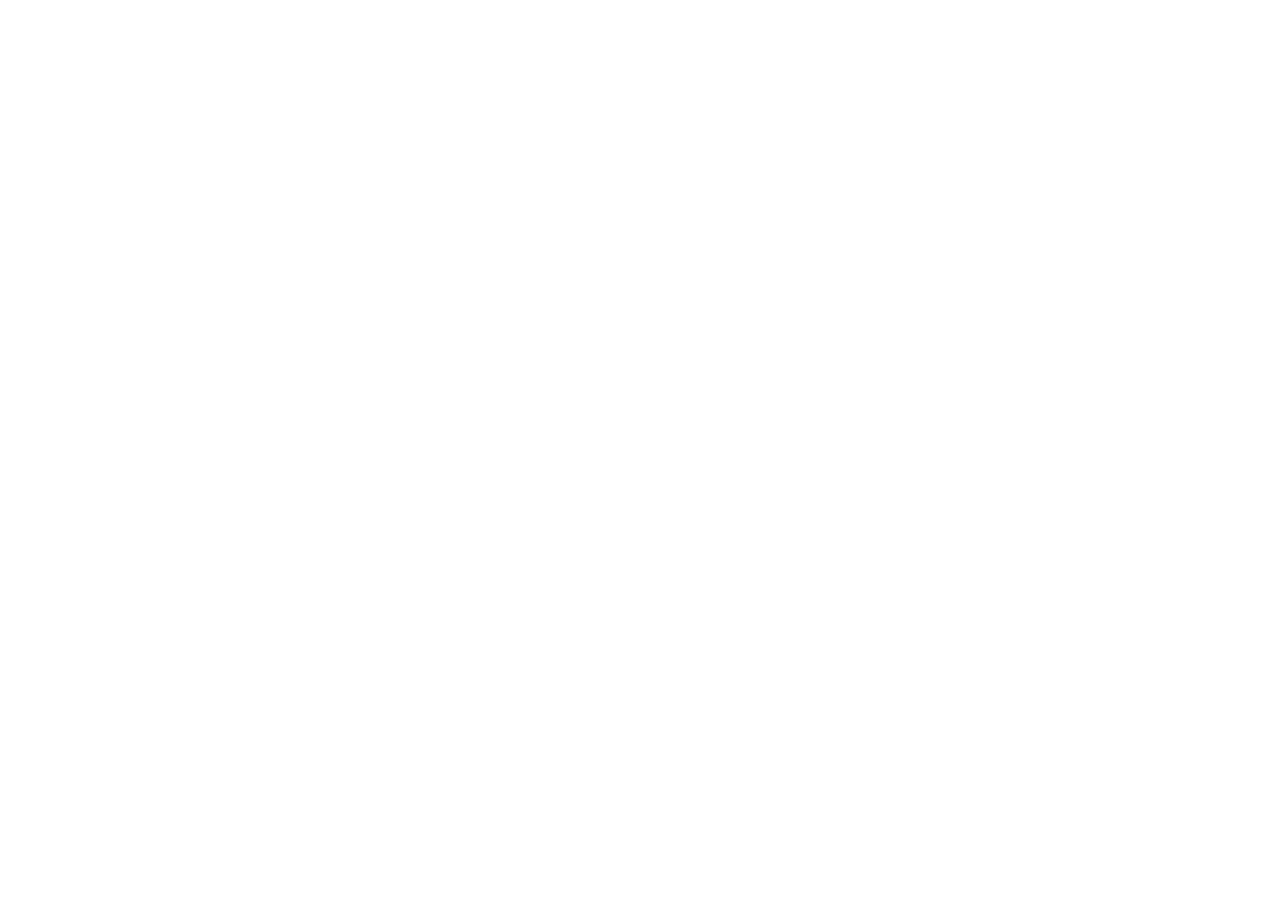
==== commit 5e98f68a: "task 10 init" ====
--- a/index.html
+++ b/index.html
@@ -6,79 +6,11 @@
   <meta http-equiv="X-UA-Compatible" content="IE=edge">
   <meta name="viewport" content="width=device-width, initial-scale=1.0">
   <link rel="stylesheet" href="css/style.css">
-  <title>Как искать дом</title>
+  <title>Пицца онлайн</title>
 </head>
 
 <body>
-  <header>
-    <img src="images/default-logo.png" alt="logo">
-    <nav class="navigation">
-      <a href="#" class="navigation-item">Page 1</a>
-      <a href="#" class="navigation-item">Page 2</a>
-      <img class="burger-menu" src="images/menu.png" alt="menu">
-    </nav>
-  </header>
 
-  <main>
-    <section class="main-section">
-      <h1 class="main-header">Как искать дом</h1>
-      <img class="img-main rounded" src="images/main.jpg" alt="img">
-    </section>
-
-    <section>
-      <div class="items-container">
-        <div class="item">
-          <img src="images/money.png" alt="budged">
-          <h3 class="item-header upper-case">Ваш бюджет</h3>
-          <p class="item-text">Образец текста. Щелкните, чтобы выделить текстовое поле. Щелкните еще раз или дважды
-            щелкните, чтобы начать редактирование текста.</p>
-        </div>
-        <div class="item">
-          <img src="images/house.png" alt="house">
-          <h3 class="item-header upper-case">Стиль дома</h3>
-          <p class="item-text">Образец текста. Щелкните, чтобы выделить текстовое поле. Щелкните еще раз или дважды
-            щелкните, чтобы начать редактирование текста.</p>
-        </div>
-        <div class="item">
-          <img src="images/bed.png" alt="bed">
-          <h3 class="item-header upper-case">Количество коек</h3>
-          <p class="item-text">Образец текста. Щелкните, чтобы выделить текстовое поле. Щелкните еще раз или дважды
-            щелкните, чтобы начать редактирование текста.</p>
-        </div>
-        <div class="item">
-          <img src="images/location.png" alt="location">
-          <h3 class="item-header upper-case">Место расположения</h3>
-          <p class="item-text">Образец текста. Щелкните, чтобы выделить текстовое поле. Щелкните еще раз или дважды
-            щелкните, чтобы начать редактирование текста.</p>
-        </div>
-        <div class="item">
-          <img src="images/garage.png" alt="location">
-          <h3 class="item-header upper-case">Гараж</h3>
-          <p class="item-text">Образец текста. Щелкните, чтобы выделить текстовое поле. Щелкните еще раз или дважды
-            щелкните, чтобы начать редактирование текста.</p>
-        </div>
-        <div class="item">
-          <img src="images/tier.png" alt="location">
-          <h3 class="item-header upper-case">Патио или палуба</h3>
-          <p class="item-text">Образец текста. Щелкните, чтобы выделить текстовое поле. Щелкните еще раз или дважды
-            щелкните, чтобы начать редактирование текста.</p>
-        </div>
-      </div>
-    </section>
-
-    <div>
-      <p class="center-text upper-case">Изображение из
-        <a class="link" href="https://www.freepik.com/photos/people">Freepik</a>
-      </p>
-    </div>
-  </main>
-
-  <footer>
-    <p class="text-footer center-text">Образец текста. Щелкните, чтобы выделить текстовое поле. Щелкните еще раз или
-      дважды
-      щелкните, чтобы начать
-      редактирование текста.</p>
-  </footer>
 </body>
 
 
